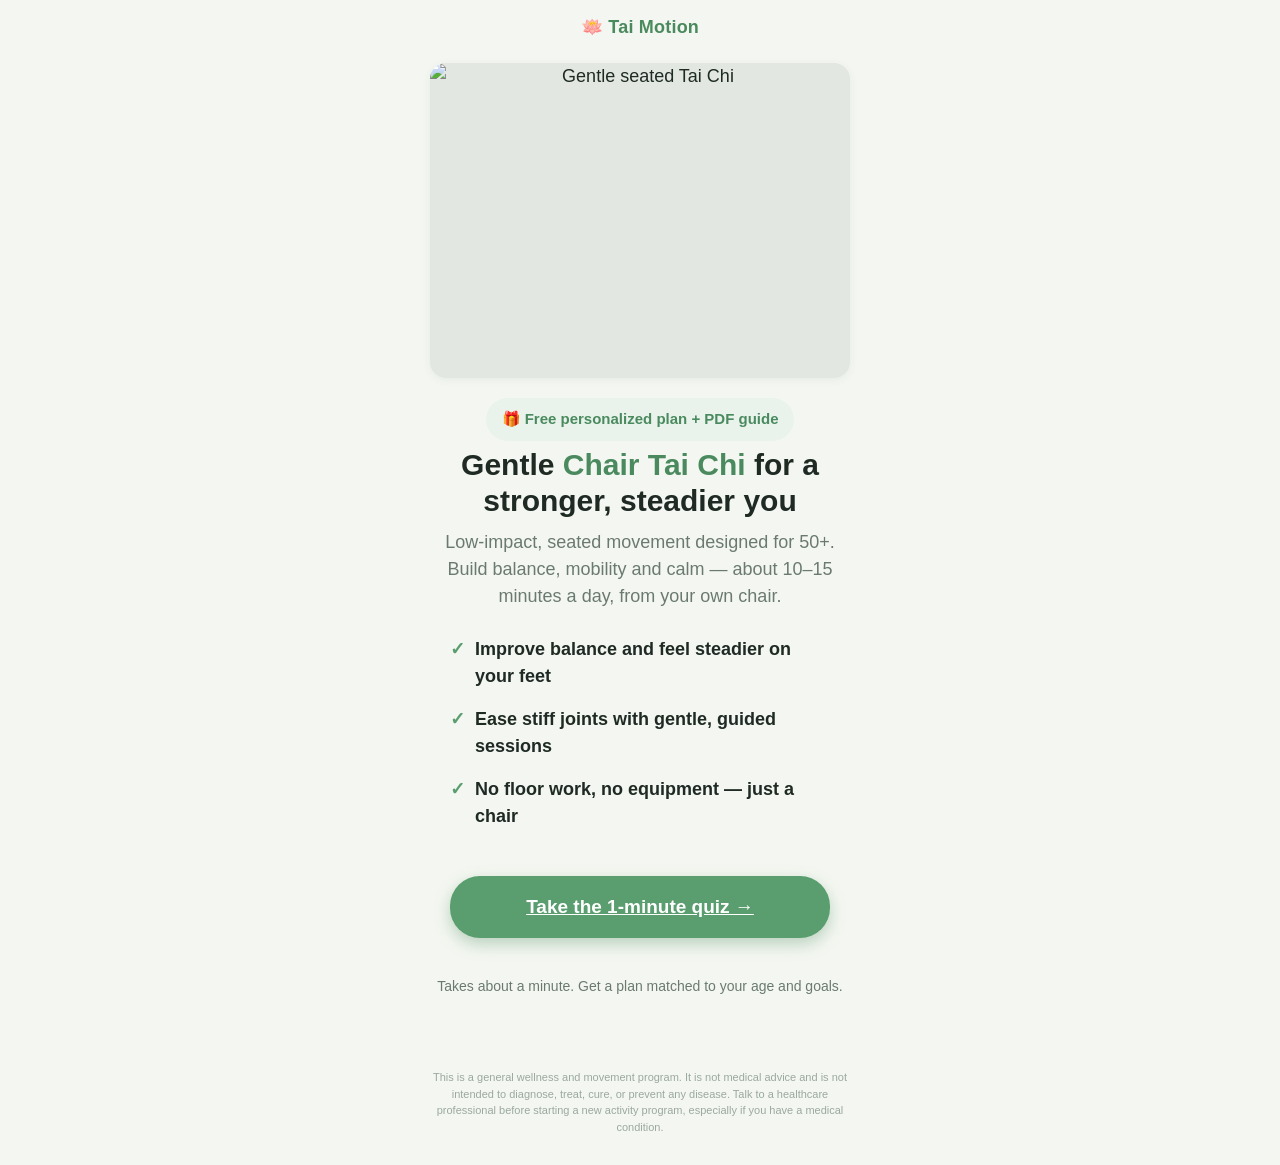
==== index.html @ 4a3ebc66 "Add prelander index; move age gate into quiz (/quiz)" ====
<!doctype html>
<html lang="en">
<head>
<meta charset="utf-8">
<meta name="viewport" content="width=device-width, initial-scale=1">
<title>Chair Tai Chi for 50+ — gentle movement that works | Tai Motion</title>
<link rel="stylesheet" href="assets/style.css">
<style>
  .pl-hero{max-width:var(--maxw);margin:0 auto;padding:8px 20px 28px;text-align:center}
  .pl-img{border-radius:var(--radius);overflow:hidden;box-shadow:var(--shadow);aspect-ratio:4/3;background:var(--line);margin:0 auto 20px;max-width:420px}
  .pl-img img{width:100%;height:100%;object-fit:cover;display:block}
  .pl-hero h1{font-size:30px;line-height:1.2;font-weight:800;margin:6px 0 10px}
  .pl-hero h1 .g{color:var(--primary-dark)}
  .pl-points{max-width:380px;margin:18px auto 0;text-align:left}
  .pl-trust{color:var(--muted);font-size:14px;margin-top:16px}
</style>
</head>
<body>
  <header class="topbar"><span class="brand" style="margin:0 auto">🪷 Tai&nbsp;Motion</span></header>

  <main class="pl-hero">
    <div class="pl-img"><img src="https://picsum.photos/seed/ctc-prelander/840/630" alt="Gentle seated Tai Chi"></div>
    <span class="pill" style="display:inline-flex;align-items:center;gap:8px;background:var(--primary-soft);color:var(--primary-dark);font-weight:700;padding:10px 16px;border-radius:30px;font-size:15px">🎁 Free personalized plan + PDF guide</span>
    <h1>Gentle <span class="g">Chair Tai Chi</span> for a stronger, steadier you</h1>
    <p class="sub" style="font-size:18px">Low-impact, seated movement designed for 50+. Build balance, mobility and calm — about 10–15 minutes a day, from your own chair.</p>

    <ul class="bullets pl-points">
      <li>Improve balance and feel steadier on your feet</li>
      <li>Ease stiff joints with gentle, guided sessions</li>
      <li>No floor work, no equipment — just a chair</li>
    </ul>

    <div class="cta-bar" style="position:static;background:none;margin-top:22px">
      <div class="cta-inner"><a class="btn" href="quiz.html">Take the 1-minute quiz →</a></div>
    </div>
    <p class="pl-trust">Takes about a minute. Get a plan matched to your age and goals.</p>
  </main>

  <p class="disclaimer">This is a general wellness and movement program. It is not medical advice and is not
    intended to diagnose, treat, cure, or prevent any disease. Talk to a healthcare professional before starting
    a new activity program, especially if you have a medical condition.</p>
</body>
</html>
---- assets/style.css ----
/* Chair Tai Chi funnel — styles. Mobile-first, senior-friendly: large text, big tap targets. */
:root{
  --bg:#f4f7f1; --card:#ffffff; --ink:#1f2a24; --muted:#6b7a70;
  --primary:#5a9e6f; --primary-dark:#4a8a5e; --primary-soft:#e9f3ec;
  --line:#e2e8e1; --accent:#ef6a6a; --radius:16px; --maxw:460px;
  --shadow:0 2px 10px rgba(40,60,45,.06);
}
*{box-sizing:border-box}
html,body{margin:0;padding:0}
body{
  font-family:-apple-system,BlinkMacSystemFont,"Segoe UI",Roboto,Helvetica,Arial,sans-serif;
  background:var(--bg); color:var(--ink); line-height:1.5;
  -webkit-font-smoothing:antialiased; font-size:18px;
}
.wrap{max-width:var(--maxw);margin:0 auto;padding:0 20px}
img{max-width:100%}

/* top bar + progress */
.topbar{display:flex;align-items:center;gap:12px;padding:14px 0;max-width:var(--maxw);margin:0 auto;padding-left:20px;padding-right:20px}
.topbar .back{border:none;background:none;font-size:22px;color:var(--muted);cursor:pointer;line-height:1;padding:4px 8px}
.topbar .brand{font-weight:700;color:var(--primary-dark);font-size:18px;letter-spacing:.2px}
.topbar .section{flex:1;text-align:center;font-size:14px;color:var(--muted);font-weight:600}
.progress{height:4px;background:var(--line);max-width:var(--maxw);margin:0 auto;border-radius:4px;overflow:hidden}
.progress > i{display:block;height:100%;background:var(--primary);width:0;transition:width .35s ease}

/* page / step */
.step{max-width:var(--maxw);margin:0 auto;padding:24px 20px 140px;animation:fade .25s ease}
@keyframes fade{from{opacity:0;transform:translateY(6px)}to{opacity:1;transform:none}}
h1.q{font-size:24px;line-height:1.3;margin:8px 0 6px;font-weight:700;text-align:center}
.sub{color:var(--muted);text-align:center;margin:0 0 18px;font-size:16px}
.statement{background:var(--primary-soft);border-radius:12px;padding:14px 16px;text-align:center;font-weight:600;margin:0 0 18px}

/* options */
.opts{display:flex;flex-direction:column;gap:12px}
.opt{display:flex;align-items:center;gap:14px;background:var(--card);border:2px solid var(--line);
  border-radius:var(--radius);padding:18px 18px;cursor:pointer;font-size:18px;font-weight:600;
  text-align:left;width:100%;transition:border-color .15s,background .15s;box-shadow:var(--shadow)}
.opt:hover{border-color:var(--primary)}
.opt.sel{border-color:var(--primary);background:var(--primary-soft)}
.opt .emoji{font-size:24px;width:30px;text-align:center;flex:none}
.opt .lab{flex:1}
.opt .check{width:24px;height:24px;border-radius:7px;border:2px solid var(--line);flex:none;display:grid;place-items:center;color:#fff;font-size:14px}
.opt.sel .check{background:var(--primary);border-color:var(--primary)}

/* card grid (e.g. goal, body type) — photo cards */
.grid{display:grid;grid-template-columns:1fr 1fr;gap:12px;max-width:420px;margin:0 auto}
.grid .opt{flex-direction:column;align-items:stretch;text-align:left;padding:0;gap:0;overflow:hidden}
.grid .opt .emoji{font-size:34px;width:auto;padding:18px 0 0;text-align:center}
.grid .opt .cimg{display:block;width:100%;aspect-ratio:1/1;background:var(--line)}
.grid .opt .cimg img{width:100%;height:100%;object-fit:cover;display:block}
.grid .opt .lab{flex:none;padding:12px 14px;font-weight:700}
.grid .opt .check{display:none}

/* multi-select photo thumbnail */
.opt .thumb{width:48px;height:48px;border-radius:10px;overflow:hidden;flex:none;background:var(--line)}
.opt .thumb img{width:100%;height:100%;object-fit:cover;display:block}

/* interstitial top photo */
.info-photo{display:block;width:100%;max-width:420px;margin:6px auto 16px;border-radius:var(--radius);overflow:hidden;
  box-shadow:var(--shadow);aspect-ratio:4/3;background:var(--line)}
.info-photo img{width:100%;height:100%;object-fit:cover;display:block}

/* like/dislike row */
.ld{display:grid;grid-template-columns:1fr 1fr 1fr;gap:12px}
.ld .opt{flex-direction:column;text-align:center;min-height:96px;gap:8px}
.ld .opt .emoji{font-size:30px;width:auto}
.ld .opt .check{display:none}
.ld-card{background:var(--card);border-radius:var(--radius);box-shadow:var(--shadow);overflow:hidden;margin-bottom:16px;
  min-height:150px;display:grid;place-items:end start;padding:16px;font-weight:700;color:#fff;
  background-image:linear-gradient(180deg,rgba(0,0,0,.05),rgba(0,0,0,.45)),var(--ld-img,linear-gradient(135deg,#9fc6ac,#5a9e6f));
  background-size:cover;background-position:center}

/* inputs */
.inputwrap{margin:6px 0 0}
.unit-toggle{display:flex;justify-content:center;gap:6px;background:var(--line);border-radius:12px;padding:4px;width:max-content;margin:0 auto 22px}
.unit-toggle button{border:none;background:none;padding:8px 18px;border-radius:9px;font-weight:600;color:var(--muted);cursor:pointer;font-size:16px}
.unit-toggle button.on{background:#fff;color:var(--ink);box-shadow:var(--shadow)}
.field{display:flex;align-items:center;border-bottom:2px solid var(--ink);max-width:300px;margin:0 auto;gap:8px}
.field input{flex:1;border:none;outline:none;font-size:30px;font-weight:700;padding:8px 0;text-align:center;background:transparent;width:100%}
.field .u{font-size:20px;font-weight:700;color:var(--muted)}
.feedback{background:var(--primary-soft);border-radius:12px;padding:14px 16px;margin:18px auto 0;max-width:360px;text-align:center;font-size:15px}
.feedback b{color:var(--primary-dark)}

/* info / interstitial */
.info-ill{font-size:64px;text-align:center;margin:10px 0 14px}
.info-body{font-size:18px;text-align:center;color:#34433b;margin:0 auto;max-width:420px}
.bullets{list-style:none;padding:0;margin:18px auto 0;max-width:380px}
.bullets li{display:flex;gap:10px;align-items:flex-start;padding:8px 0;font-weight:600}
.bullets li:before{content:"✓";color:var(--primary);font-weight:800}

/* chart (simple) */
.chartbox{background:var(--card);border-radius:var(--radius);box-shadow:var(--shadow);padding:20px;margin:8px 0 4px}
.chartbox svg{width:100%;height:auto;display:block}
.chartlabels{display:flex;justify-content:space-between;font-size:13px;color:var(--muted);margin-top:6px;font-weight:600}

/* sticky CTA */
.cta-bar{position:fixed;left:0;right:0;bottom:0;background:linear-gradient(180deg,rgba(244,247,241,0),var(--bg) 40%);
  padding:16px 20px 22px}
.cta-inner{max-width:var(--maxw);margin:0 auto}
.btn{display:block;width:100%;border:none;border-radius:30px;background:var(--primary);color:#fff;
  font-size:19px;font-weight:700;padding:17px;cursor:pointer;box-shadow:0 6px 16px rgba(74,138,94,.35)}
.btn:hover{background:var(--primary-dark)}
.btn:disabled{background:#bcd3c2;box-shadow:none;cursor:not-allowed}
.btn.secondary{background:#fff;color:var(--primary-dark);border:2px solid var(--primary)}

/* email/name */
.text-field{width:100%;max-width:380px;margin:8px auto 0;display:block;border:2px solid var(--line);border-radius:14px;
  padding:16px;font-size:18px;outline:none;text-align:center}
.text-field:focus{border-color:var(--primary)}
.consent{font-size:12px;color:var(--muted);text-align:center;margin:14px auto 0;max-width:380px}
.consent a{color:var(--muted)}

/* loader */
.loader-list{max-width:380px;margin:24px auto 0}
.loader-row{margin:0 0 16px}
.loader-row .lr-top{display:flex;justify-content:space-between;font-weight:600;font-size:15px;margin-bottom:6px}
.loader-row .bar{height:8px;background:var(--line);border-radius:6px;overflow:hidden}
.loader-row .bar > i{display:block;height:100%;width:0;background:var(--primary);transition:width .3s linear}
.testimonials{margin:26px auto 0;max-width:400px}
.testi{background:var(--card);border-radius:12px;box-shadow:var(--shadow);padding:14px 16px;margin-bottom:10px;font-size:15px}
.testi b{display:block;margin-top:6px;color:var(--muted);font-weight:600;font-size:13px}

/* goals */
.goals-bullets{max-width:400px;margin:18px auto 0}

/* hero (index) */
.hero{max-width:var(--maxw);margin:0 auto;padding:8px 20px 40px;text-align:center}
.hero .pill{display:inline-flex;align-items:center;gap:8px;background:var(--primary-soft);color:var(--primary-dark);
  font-weight:700;padding:10px 16px;border-radius:30px;font-size:15px;margin:6px 0 18px}
.hero h1{font-size:30px;line-height:1.2;margin:6px 0 4px;font-weight:800;text-transform:uppercase;letter-spacing:.5px}
.hero .age-label{color:var(--muted);font-weight:700;letter-spacing:1px;font-size:14px;margin:18px 0 14px;text-transform:uppercase}
.age-grid{display:grid;grid-template-columns:1fr 1fr;gap:12px}
.age-card{background:var(--card);border:2px solid var(--line);border-radius:var(--radius);box-shadow:var(--shadow);
  padding:18px;cursor:pointer;display:flex;flex-direction:column;align-items:center;gap:10px;font-weight:700;font-size:17px}
.age-card:hover{border-color:var(--primary)}
.age-card .av{width:74px;height:74px;border-radius:50%;background:var(--primary-soft);display:grid;place-items:center;font-size:34px}
.age-card .go{color:var(--primary)}
.legal{font-size:12px;color:var(--muted);text-align:center;margin:24px auto 0;max-width:420px}
.legal a{color:var(--muted)}
.disclaimer{font-size:11px;color:#9aa89f;text-align:center;margin:30px auto;max-width:460px;padding:0 20px}

/* checkout */
.co-section{max-width:var(--maxw);margin:0 auto;padding:0 20px}
.timer{background:#fff5f5;color:var(--accent);font-weight:700;text-align:center;padding:10px;border-radius:10px;margin:14px 0}
.summary-card{background:var(--card);border-radius:var(--radius);box-shadow:var(--shadow);padding:18px;margin:14px 0}
.ba{display:grid;grid-template-columns:1fr 1fr;gap:14px;text-align:center}
.ba .col h4{margin:0 0 8px;font-size:13px;letter-spacing:1px;color:var(--muted)}
.metric{font-weight:700;margin:4px 0}
.plan{display:flex;align-items:center;gap:14px;border:2px solid var(--line);border-radius:var(--radius);
  padding:16px;margin:10px 0;cursor:pointer;background:#fff;box-shadow:var(--shadow);position:relative}
.plan.sel{border-color:var(--primary);background:var(--primary-soft)}
.plan .radio{width:22px;height:22px;border-radius:50%;border:2px solid var(--line);flex:none}
.plan.sel .radio{border-color:var(--primary);background:radial-gradient(circle at center,#fff 0 4px,var(--primary) 5px)}
.plan .pn{flex:1}
.plan .pn .name{font-weight:700}
.plan .pn .old{color:var(--muted);text-decoration:line-through;font-size:14px;margin-right:6px}
.plan .perday{text-align:right;font-weight:800}
.plan .perday small{display:block;color:var(--muted);font-weight:600;font-size:12px}
.popular{position:absolute;top:-11px;left:16px;background:#f0913a;color:#fff;font-size:12px;font-weight:700;padding:3px 10px;border-radius:20px}
.guarantee{text-align:center;color:var(--primary-dark);font-weight:700;margin:14px 0;text-decoration:underline}
.review{background:var(--card);border-radius:12px;box-shadow:var(--shadow);padding:14px 16px;margin:10px 0;font-size:15px}
.review b{display:block;margin-top:6px;color:var(--muted);font-weight:600;font-size:13px}
.note{font-size:12px;color:var(--muted);margin:16px 0}

/* ===== Post-paywall: payment, upsells, thank-you ===== */
.steps{display:flex;align-items:center;justify-content:center;gap:6px;max-width:var(--maxw);margin:0 auto;padding:14px 20px 6px}
.steps .st{display:flex;flex-direction:column;align-items:center;gap:6px;flex:none}
.steps .st .lbl{font-size:12px;color:var(--muted);font-weight:600}
.steps .st.active .lbl{color:var(--ink)}
.steps .st .dot{width:26px;height:26px;border-radius:50%;display:grid;place-items:center;font-size:13px;font-weight:700;background:#e7d6db;color:#fff}
.steps .st.active .dot{background:var(--accent)}
.steps .st.done .dot{background:var(--primary)}
.steps .bar2{height:2px;width:64px;background:#e2dada;margin-bottom:18px}
.steps .bar2.done{background:var(--accent)}

.offer-head{text-align:center;font-size:22px;font-weight:800;line-height:1.3;margin:18px auto 18px;max-width:var(--maxw);padding:0 20px}
.offer-head .hl{color:var(--accent)}
.offer-head .hl-green{color:var(--primary-dark)}

/* offer / bump card */
.offer-card{background:var(--card);border-radius:var(--radius);box-shadow:var(--shadow);padding:20px;max-width:var(--maxw);margin:0 auto}
.offer-line{display:flex;align-items:center;gap:14px;padding:11px 0;font-size:16px;font-weight:600}
.offer-line .ic{width:34px;height:34px;border-radius:50%;background:var(--primary-soft);display:grid;place-items:center;flex:none;font-size:16px}
.offer-line.have .ic{background:var(--primary);color:#fff}
.offer-foot{border-top:1px solid var(--line);margin-top:8px;padding-top:16px;display:flex;align-items:center;justify-content:space-between}
.offer-foot .ttl{font-weight:800}.offer-foot .ttl small{display:block;color:var(--muted);font-weight:600;font-size:12px}
.price-tag{display:flex;align-items:center;gap:8px;font-weight:800}
.price-tag .pill-disc{background:var(--accent);color:#fff;font-size:13px;font-weight:700;padding:2px 8px;border-radius:20px}
.price-tag .old{color:var(--muted);text-decoration:line-through;font-weight:600}
.decline{display:block;text-align:center;margin:18px auto;color:var(--ink);text-decoration:underline;cursor:pointer;font-weight:600;background:none;border:none;font-size:16px;width:100%}
.fineprint{font-size:12px;color:var(--muted);max-width:var(--maxw);margin:14px auto;padding:0 20px;text-align:left}
.benefits{max-width:var(--maxw);margin:16px auto;padding:0 24px}
.benefits li{padding:6px 0;color:#34433b}

/* selectable guide rows */
.guide{display:flex;align-items:center;gap:14px;background:var(--card);border:2px solid var(--line);border-radius:var(--radius);
  padding:16px;margin:10px auto;max-width:var(--maxw);box-shadow:var(--shadow);cursor:pointer;position:relative}
.guide.sel{border-color:var(--primary);background:var(--primary-soft)}
.guide .ic{width:48px;height:48px;border-radius:12px;background:var(--primary-soft);display:grid;place-items:center;font-size:24px;flex:none}
.guide .gtext{flex:1}.guide .gtext .gt{font-weight:700}.guide .gtext .gd{font-size:14px;color:var(--muted)}
.guide .gprice{font-weight:700;white-space:nowrap}.guide .gprice .old{color:var(--muted);text-decoration:line-through;font-size:13px;margin-right:4px}
.tag-rec{position:absolute;top:-11px;right:14px;background:var(--primary);color:#fff;font-size:11px;font-weight:700;padding:3px 10px;border-radius:20px}
.tag-off{background:#ffe3e3;color:var(--accent);font-size:12px;font-weight:700;padding:2px 7px;border-radius:14px;margin-left:6px}

/* modal */
.overlay{position:fixed;inset:0;background:rgba(20,25,22,.55);display:grid;place-items:center;padding:24px;z-index:50}
.modal-card{background:#fff;border-radius:20px;max-width:380px;width:100%;padding:26px 22px;text-align:center;box-shadow:0 20px 50px rgba(0,0,0,.3)}
.modal-card .badge{width:54px;height:54px;border-radius:50%;background:#d9b3c4;color:#fff;display:grid;place-items:center;font-size:24px;margin:-50px auto 12px}
.modal-card h3{font-size:22px;margin:6px 0 10px;color:#1a2336}
.modal-card p{color:var(--muted);margin:0 0 18px}

/* VIP */
.vip-card{background:var(--card);border-radius:var(--radius);box-shadow:var(--shadow);padding:20px;max-width:var(--maxw);margin:0 auto}
.vip-line{display:flex;align-items:center;gap:14px;padding:11px 0;font-weight:600}
.vip-line .ic{width:36px;height:36px;border-radius:50%;background:#1f2a24;color:#f5c451;display:grid;place-items:center;flex:none}
.seats{display:flex;align-items:center;justify-content:center;gap:10px;margin:6px auto 14px}
.seats .s1{background:#f6d44a;color:#1f2a24;font-weight:700;border-radius:20px;padding:6px 12px;font-size:14px}
.seats .s1 b{background:var(--accent);color:#fff;border-radius:12px;padding:1px 7px;margin:0 2px}
.seats .s2{background:#1f2a24;color:#fff;border-radius:8px;padding:6px 10px;font-weight:700;font-size:14px}
.btn.gold{background:#f6c945;color:#1f2a24;box-shadow:0 6px 16px rgba(214,180,60,.4)}
.btn.gold:hover{background:#eebf36}
.skip{position:absolute;right:20px;top:16px;font-weight:700;color:var(--muted);text-decoration:none;cursor:pointer}

/* payment (test) */
.test-banner{background:#fff7e6;border:1px solid #f0d9a8;color:#8a6d2f;font-size:13px;text-align:center;padding:10px;border-radius:10px;max-width:var(--maxw);margin:12px auto;font-weight:600}
.pay-card{background:var(--card);border-radius:var(--radius);box-shadow:var(--shadow);padding:20px;max-width:var(--maxw);margin:14px auto}
.pay-card label{display:block;font-size:13px;font-weight:700;color:var(--muted);margin:12px 0 6px}
.pay-card input{width:100%;border:2px solid var(--line);border-radius:10px;padding:13px;font-size:16px;outline:none}
.pay-card input:focus{border-color:var(--primary)}
.pay-row{display:flex;gap:12px}.pay-row>div{flex:1}
.order-row{display:flex;justify-content:space-between;padding:8px 0;font-size:15px}
.order-row.tot{border-top:1px solid var(--line);margin-top:6px;padding-top:12px;font-weight:800}
.spinner{width:42px;height:42px;border:4px solid var(--line);border-top-color:var(--primary);border-radius:50%;margin:30px auto;animation:spin 1s linear infinite}
@keyframes spin{to{transform:rotate(360deg)}}

/* thank-you + app shell */
.thanks{max-width:var(--maxw);margin:0 auto;padding:30px 20px;text-align:center}
.thanks .tick{width:60px;height:60px;border-radius:50%;background:var(--primary);color:#fff;display:grid;place-items:center;font-size:28px;margin:6px auto 14px}
.app-shell{max-width:var(--maxw);margin:0 auto;padding:24px 20px}
.app-empty{background:var(--card);border-radius:var(--radius);box-shadow:var(--shadow);padding:40px 22px;text-align:center;color:var(--muted)}
.app-empty .big{font-size:46px;margin-bottom:10px}
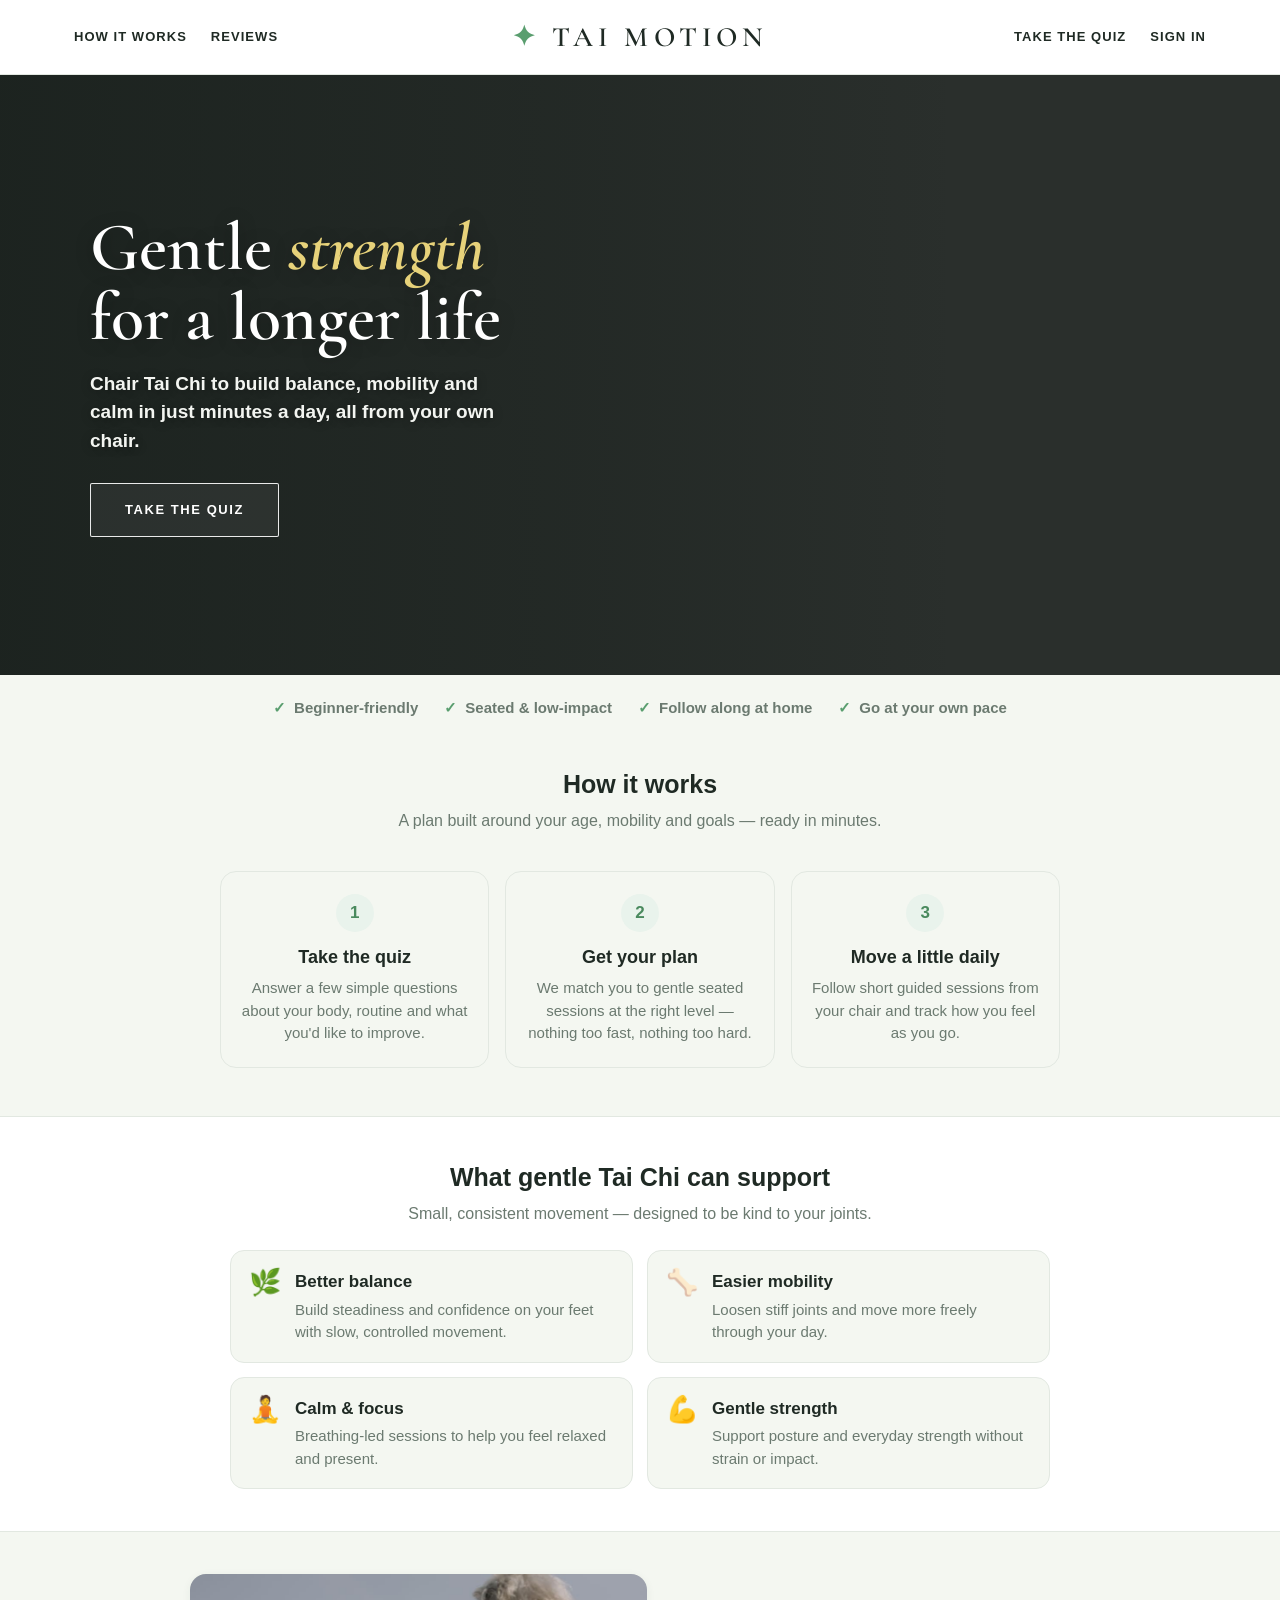
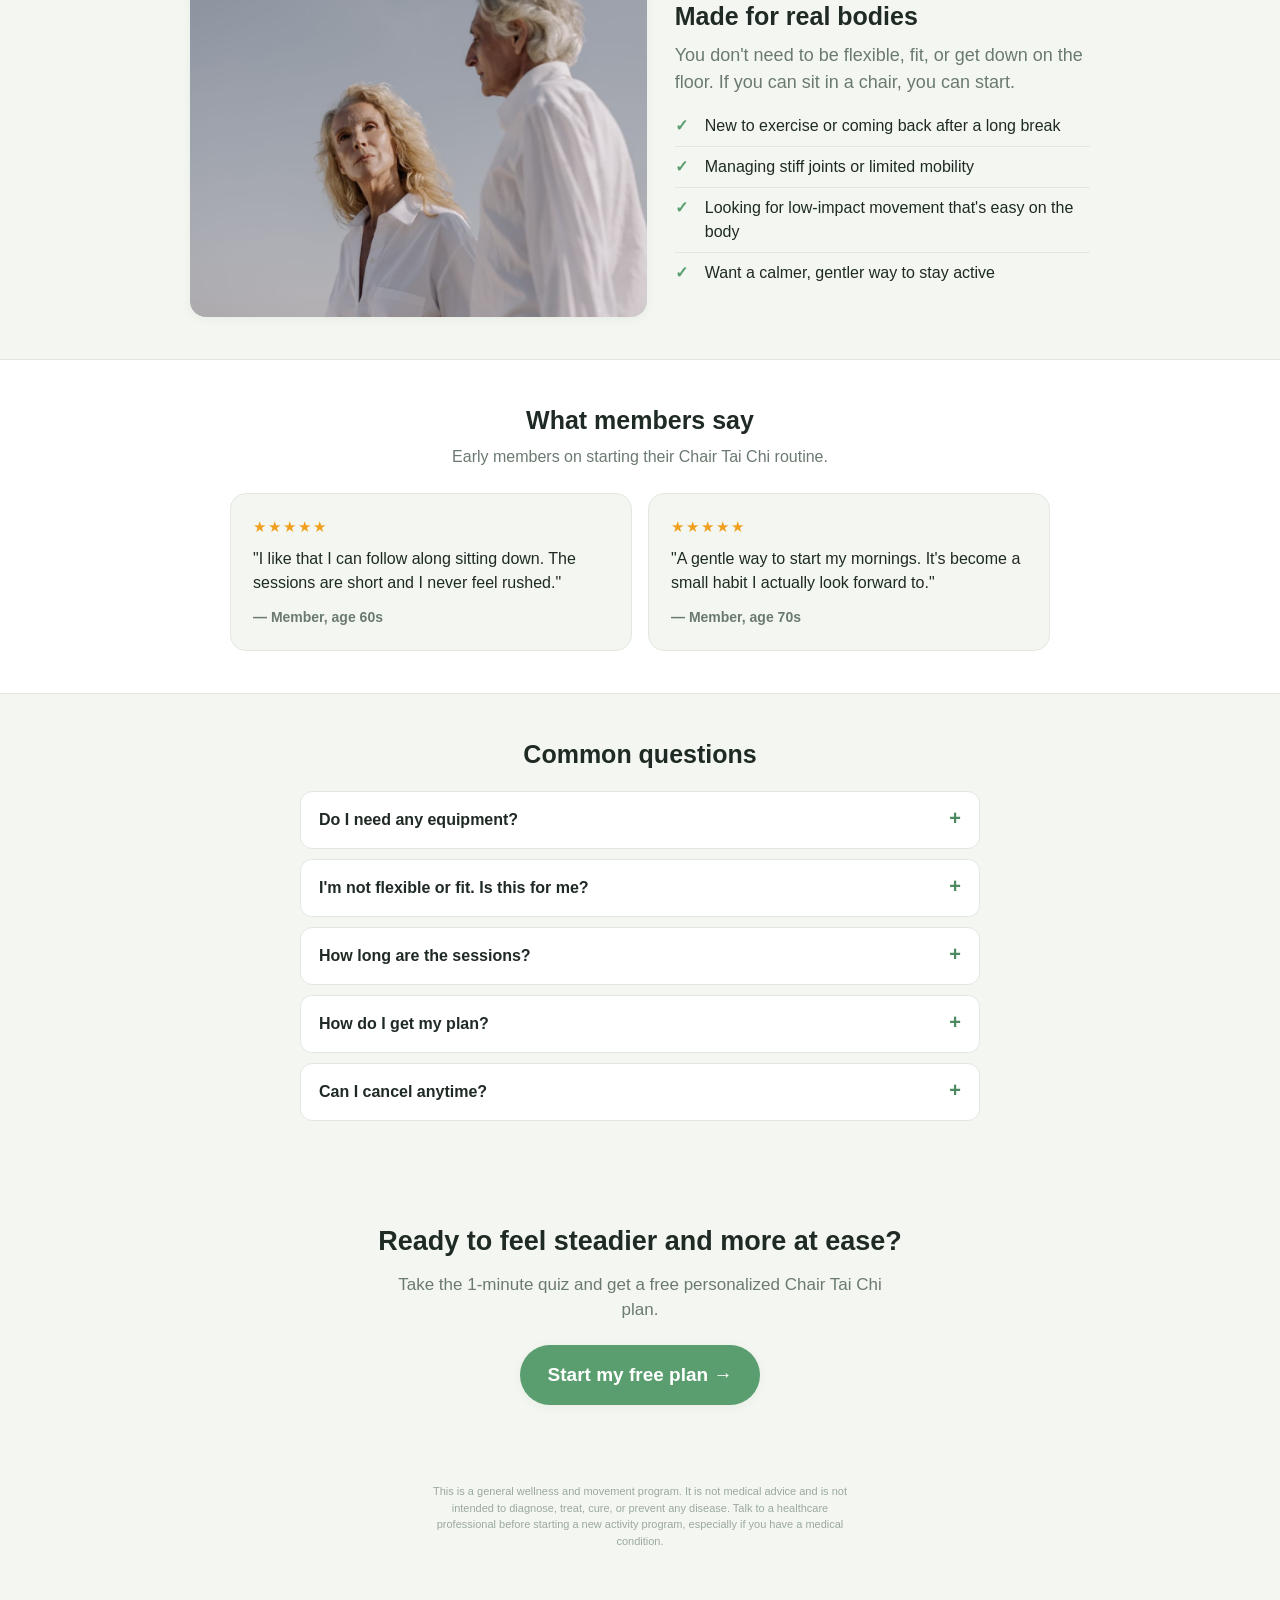
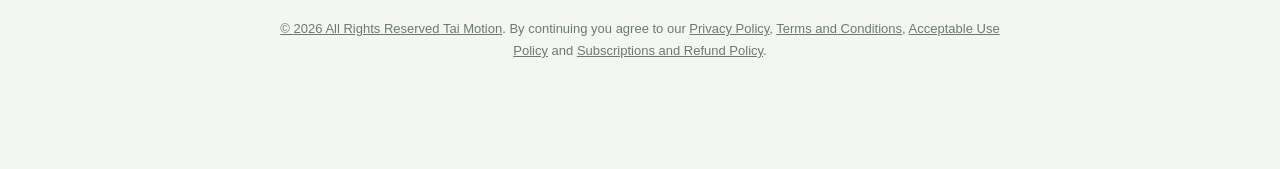
==== commit 48027326: "Index: CTA 'Take the Quiz' (not 'free'), remove age/50+ copy (age-agnostic), forwho uses bodies_2b i" ====
--- a/index.html
+++ b/index.html
@@ -3,41 +3,294 @@
 <head>
 <meta charset="utf-8">
 <meta name="viewport" content="width=device-width, initial-scale=1">
-<title>Chair Tai Chi for 50+ — gentle movement that works | Tai Motion</title>
+<title>Chair Tai Chi — gentle movement that works | Tai Motion</title>
 <link rel="stylesheet" href="assets/style.css">
+<link rel="preconnect" href="https://fonts.googleapis.com">
+<link rel="preconnect" href="https://fonts.gstatic.com" crossorigin>
+<link href="https://fonts.googleapis.com/css2?family=Cormorant+Garamond:ital,wght@0,500;0,600;1,500;1,600&display=swap" rel="stylesheet">
 <style>
-  .pl-hero{max-width:var(--maxw);margin:0 auto;padding:8px 20px 28px;text-align:center}
-  .pl-img{border-radius:var(--radius);overflow:hidden;box-shadow:var(--shadow);aspect-ratio:4/3;background:var(--line);margin:0 auto 20px;max-width:420px}
-  .pl-img img{width:100%;height:100%;object-fit:cover;display:block}
-  .pl-hero h1{font-size:30px;line-height:1.2;font-weight:800;margin:6px 0 10px}
-  .pl-hero h1 .g{color:var(--primary-dark)}
-  .pl-points{max-width:380px;margin:18px auto 0;text-align:left}
-  .pl-trust{color:var(--muted);font-size:14px;margin-top:16px}
+  :root{ --maxw-page:1180px; --serif:"Cormorant Garamond",Georgia,"Times New Roman",serif; }
+  body{padding-bottom:84px}
+
+  /* NAORI-style nav: links left, centered serif logo, actions right */
+  .nav{position:sticky;top:0;z-index:40;background:#fff;border-bottom:1px solid var(--line)}
+  .nav-in{max-width:var(--maxw-page);margin:0 auto;display:grid;grid-template-columns:1fr auto 1fr;align-items:center;padding:16px 24px;gap:12px}
+  .nav-left,.nav-right{display:flex;align-items:center;gap:24px}
+  .nav-right{justify-self:end}
+  .nav a.lnk{color:var(--ink);text-decoration:none;font-size:13px;letter-spacing:.08em;text-transform:uppercase;font-weight:600}
+  .nav a.lnk:hover{color:var(--primary-dark)}
+  .nav .burger{display:none;border:none;background:none;font-size:20px;cursor:pointer;line-height:1;color:var(--ink)}
+  .brand{justify-self:center;font-family:var(--serif);font-size:28px;letter-spacing:.18em;font-weight:600;color:var(--ink);text-decoration:none;white-space:nowrap}
+  .brand .mk{color:var(--primary)}
+  .sec{max-width:var(--maxw-page);margin:0 auto;padding:0 20px}
+  .btn-lg{display:inline-flex;align-items:center;justify-content:center;gap:8px;background:var(--primary);color:#fff;font-weight:800;
+    font-size:19px;padding:16px 28px;border-radius:30px;text-decoration:none;box-shadow:var(--shadow);border:none;cursor:pointer;
+    transition:transform .08s ease, background .2s}
+  .btn-lg:hover{background:var(--primary-dark)}
+  .btn-lg:active{transform:translateY(1px)}
+
+  /* hero — full-width background image with overlaid text + button */
+  .hero-img{position:relative;min-height:600px;display:flex;align-items:center;
+    background:#2a2f2c url(assets/bg_1.jpg) center 30%/cover no-repeat}
+  .hero-img::before{content:"";position:absolute;inset:0;
+    background:linear-gradient(90deg,rgba(20,28,24,.62) 0%,rgba(20,28,24,.30) 45%,rgba(20,28,24,0) 75%)}
+  .hero-inner{position:relative;max-width:var(--maxw-page);margin:0 auto;padding:0 40px;width:100%}
+  .hero-inner h1{font-family:var(--serif);color:#fff;font-size:68px;line-height:1.02;font-weight:600;margin:0 0 18px;max-width:620px;
+    text-shadow:0 2px 18px rgba(0,0,0,.25)}
+  .hero-inner h1 .accent{color:#e7d27a;font-style:italic}
+  .hero-inner .lead{color:#f3f5f1;font-size:19px;line-height:1.5;font-weight:600;max-width:430px;margin:0 0 28px;text-shadow:0 1px 10px rgba(0,0,0,.35)}
+  .hero-btn{display:inline-block;border:1.5px solid rgba(255,255,255,.9);color:#fff;background:rgba(255,255,255,.06);
+    text-decoration:none;font-size:13px;letter-spacing:.12em;text-transform:uppercase;font-weight:700;padding:16px 34px;border-radius:2px;
+    transition:background .2s,color .2s}
+  .hero-btn:hover{background:#fff;color:var(--ink)}
+
+  /* trust strip */
+  .trust{display:flex;flex-wrap:wrap;justify-content:center;gap:10px 26px;padding:22px 20px 4px;color:var(--muted);font-size:15px;font-weight:600}
+  .trust span{display:inline-flex;align-items:center;gap:8px}
+  .trust .ic{color:var(--primary)}
+
+  /* generic section heading */
+  .h2{font-size:25px;font-weight:800;text-align:center;margin:0 0 6px}
+  .h2-sub{color:var(--muted);text-align:center;max-width:560px;margin:0 auto 24px;font-size:16px}
+  .block{padding:42px 0}
+  .block.alt{background:var(--card);border-top:1px solid var(--line);border-bottom:1px solid var(--line)}
+
+  /* steps */
+  .steps{display:grid;grid-template-columns:repeat(3,1fr);gap:16px;max-width:880px;margin:0 auto}
+  .step-c{background:var(--bg);border:1px solid var(--line);border-radius:var(--radius);padding:22px 20px;text-align:center}
+  .block.alt .step-c{background:var(--bg)}
+  .step-c .n{width:38px;height:38px;border-radius:50%;background:var(--primary-soft);color:var(--primary-dark);
+    font-weight:800;display:grid;place-items:center;margin:0 auto 12px;font-size:17px}
+  .step-c h3{margin:0 0 6px;font-size:18px}
+  .step-c p{margin:0;color:var(--muted);font-size:15px}
+
+  /* benefits */
+  .benes{display:grid;grid-template-columns:repeat(2,1fr);gap:14px;max-width:820px;margin:0 auto}
+  .bene{display:flex;gap:14px;align-items:flex-start;background:var(--card);border:1px solid var(--line);border-radius:14px;padding:18px}
+  .block.alt .bene{background:var(--bg)}
+  .bene .ic{font-size:26px;line-height:1;flex:none}
+  .bene h3{margin:0 0 4px;font-size:17px}
+  .bene p{margin:0;color:var(--muted);font-size:15px}
+
+  /* who it's for */
+  .forwho{display:grid;grid-template-columns:1.1fr 1fr;gap:28px;align-items:center;max-width:900px;margin:0 auto}
+  .forwho img{width:100%;border-radius:var(--radius);box-shadow:var(--shadow);display:block;aspect-ratio:4/3;object-fit:cover;background:var(--line)}
+  .forwho ul{margin:10px 0 0;padding:0;list-style:none}
+  .forwho li{position:relative;padding:8px 0 8px 30px;border-bottom:1px solid var(--line);font-size:16px}
+  .forwho li:last-child{border-bottom:none}
+  .forwho li::before{content:"✓";position:absolute;left:0;top:8px;color:var(--primary);font-weight:800}
+
+  /* quotes */
+  .quotes{display:grid;grid-template-columns:repeat(2,1fr);gap:16px;max-width:820px;margin:0 auto}
+  .quote{background:var(--card);border:1px solid var(--line);border-radius:var(--radius);padding:22px}
+  .block.alt .quote{background:var(--bg)}
+  .quote .stars{color:#f0a020;font-size:15px;letter-spacing:2px;margin-bottom:8px}
+  .quote p{margin:0 0 12px;font-size:16px}
+  .quote .who{color:var(--muted);font-size:14px;font-weight:600}
+
+  /* faq */
+  .faq{max-width:680px;margin:0 auto}
+  .faq details{background:var(--card);border:1px solid var(--line);border-radius:12px;padding:0 18px;margin-bottom:10px}
+  .block.alt .faq details{background:var(--bg)}
+  .faq summary{cursor:pointer;list-style:none;padding:16px 0;font-weight:700;font-size:16px;display:flex;justify-content:space-between;gap:12px}
+  .faq summary::-webkit-details-marker{display:none}
+  .faq summary::after{content:"+";color:var(--primary-dark);font-weight:800;font-size:20px;line-height:1}
+  .faq details[open] summary::after{content:"–"}
+  .faq p{margin:0 0 16px;color:var(--muted);font-size:15px}
+
+  /* final cta */
+  .final{text-align:center;padding:48px 20px}
+  .final h2{font-size:27px;font-weight:800;margin:0 auto 10px;max-width:560px}
+  .final p{color:var(--muted);max-width:520px;margin:0 auto 22px;font-size:17px}
+
+  /* sticky mobile CTA */
+  .sticky-cta{position:fixed;left:0;right:0;bottom:0;z-index:50;background:var(--card);border-top:1px solid var(--line);
+    padding:12px 16px env(safe-area-inset-bottom);display:none}
+  .sticky-cta .btn-lg{width:100%;max-width:var(--maxw);margin:0 auto;display:flex}
+
+  footer.site{max-width:760px;margin:0 auto;padding:26px 20px 10px;color:var(--muted);font-size:13px;text-align:center;line-height:1.7}
+  footer.site a{color:var(--muted);text-decoration:underline}
+  footer.site a:hover{color:var(--primary-dark)}
+
+  @media (max-width:860px){
+    .nav-left .lnk{display:none}
+    .nav .burger{display:inline-block}
+    .nav-in{grid-template-columns:auto 1fr auto;padding:14px 18px}
+    .brand{font-size:22px;letter-spacing:.14em}
+    .nav-right .lnk:not(:last-child){display:none}
+    .hero-img{min-height:480px;background-position:center 25%}
+    .hero-inner{padding:0 24px}
+    .hero-inner h1{font-size:44px}
+    .hero-inner .lead{font-size:17px}
+    /* mobile dropdown menu */
+    .nav.open .mobile-menu{display:flex}
+    .mobile-menu{display:none;grid-column:1/-1;flex-direction:column;gap:14px;padding:14px 4px 4px}
+    .mobile-menu a{color:var(--ink);text-decoration:none;font-size:14px;letter-spacing:.06em;text-transform:uppercase;font-weight:600}
+  }
+  @media (min-width:861px){ .mobile-menu{display:none} }
+  @media (max-width:720px){
+    .hero-inner h1{font-size:38px}
+    .steps{grid-template-columns:1fr}
+    .benes{grid-template-columns:1fr}
+    .forwho{grid-template-columns:1fr}
+    .quotes{grid-template-columns:1fr}
+    .sticky-cta{display:block}
+  }
 </style>
 </head>
 <body>
-  <header class="topbar"><span class="brand" style="margin:0 auto">🪷 Tai&nbsp;Motion</span></header>
-
-  <main class="pl-hero">
-    <div class="pl-img"><img src="https://picsum.photos/seed/ctc-prelander/840/630" alt="Gentle seated Tai Chi"></div>
-    <span class="pill" style="display:inline-flex;align-items:center;gap:8px;background:var(--primary-soft);color:var(--primary-dark);font-weight:700;padding:10px 16px;border-radius:30px;font-size:15px">🎁 Free personalized plan + PDF guide</span>
-    <h1>Gentle <span class="g">Chair Tai Chi</span> for a stronger, steadier you</h1>
-    <p class="sub" style="font-size:18px">Low-impact, seated movement designed for 50+. Build balance, mobility and calm — about 10–15 minutes a day, from your own chair.</p>
-
-    <ul class="bullets pl-points">
-      <li>Improve balance and feel steadier on your feet</li>
-      <li>Ease stiff joints with gentle, guided sessions</li>
-      <li>No floor work, no equipment — just a chair</li>
-    </ul>
-
-    <div class="cta-bar" style="position:static;background:none;margin-top:22px">
-      <div class="cta-inner"><a class="btn" href="quiz.html">Take the 1-minute quiz →</a></div>
-    </div>
-    <p class="pl-trust">Takes about a minute. Get a plan matched to your age and goals.</p>
-  </main>
+  <nav class="nav">
+    <div class="nav-in">
+      <div class="nav-left">
+        <button class="burger" id="burger" aria-label="Menu">☰</button>
+        <a class="lnk" href="#how">How It Works</a>
+        <a class="lnk" href="#stories">Reviews</a>
+      </div>
+      <a class="brand" href="index.html"><span class="mk">✦</span> TAI&nbsp;MOTION</a>
+      <div class="nav-right">
+        <a class="lnk" href="quiz.html?start=1">Take the Quiz</a>
+        <a class="lnk" href="https://app.taimotion.com/">Sign in</a>
+      </div>
+      <div class="mobile-menu">
+        <a href="#how">How It Works</a>
+        <a href="#stories">Reviews</a>
+        <a href="quiz.html?start=1">Take the Quiz</a>
+        <a href="https://app.taimotion.com/">Sign in</a>
+      </div>
+    </div>
+  </nav>
+
+  <!-- HERO — full-width image with overlaid text -->
+  <section class="hero-img">
+    <div class="hero-inner">
+      <h1>Gentle <span class="accent">strength</span><br>for a longer life</h1>
+      <p class="lead">Chair Tai Chi to build balance, mobility and calm in just minutes a day,
+        all from your own chair.</p>
+      <a class="hero-btn" href="quiz.html?start=1">Take the Quiz</a>
+    </div>
+  </section>
+
+  <!-- TRUST -->
+  <div class="trust sec">
+    <span><span class="ic">✓</span> Beginner-friendly</span>
+    <span><span class="ic">✓</span> Seated &amp; low-impact</span>
+    <span><span class="ic">✓</span> Follow along at home</span>
+    <span><span class="ic">✓</span> Go at your own pace</span>
+  </div>
+
+  <!-- HOW IT WORKS -->
+  <section class="block" id="how">
+    <div class="sec">
+      <h2 class="h2">How it works</h2>
+      <p class="h2-sub">A plan built around your age, mobility and goals — ready in minutes.</p>
+      <div class="steps">
+        <div class="step-c"><div class="n">1</div><h3>Take the quiz</h3>
+          <p>Answer a few simple questions about your body, routine and what you'd like to improve.</p></div>
+        <div class="step-c"><div class="n">2</div><h3>Get your plan</h3>
+          <p>We match you to gentle seated sessions at the right level — nothing too fast, nothing too hard.</p></div>
+        <div class="step-c"><div class="n">3</div><h3>Move a little daily</h3>
+          <p>Follow short guided sessions from your chair and track how you feel as you go.</p></div>
+      </div>
+    </div>
+  </section>
+
+  <!-- BENEFITS -->
+  <section class="block alt">
+    <div class="sec">
+      <h2 class="h2">What gentle Tai Chi can support</h2>
+      <p class="h2-sub">Small, consistent movement — designed to be kind to your joints.</p>
+      <div class="benes">
+        <div class="bene"><span class="ic">🌿</span><div><h3>Better balance</h3><p>Build steadiness and confidence on your feet with slow, controlled movement.</p></div></div>
+        <div class="bene"><span class="ic">🦴</span><div><h3>Easier mobility</h3><p>Loosen stiff joints and move more freely through your day.</p></div></div>
+        <div class="bene"><span class="ic">🧘</span><div><h3>Calm &amp; focus</h3><p>Breathing-led sessions to help you feel relaxed and present.</p></div></div>
+        <div class="bene"><span class="ic">💪</span><div><h3>Gentle strength</h3><p>Support posture and everyday strength without strain or impact.</p></div></div>
+      </div>
+    </div>
+  </section>
+
+  <!-- WHO IT'S FOR -->
+  <section class="block">
+    <div class="sec">
+      <div class="forwho">
+        <img src="assets/bodies_2b.jpg" alt="Gentle movement">
+        <div>
+          <h2 class="h2" style="text-align:left">Made for real bodies</h2>
+          <p style="color:var(--muted);margin:0">You don't need to be flexible, fit, or get down on the floor. If you can sit in a chair, you can start.</p>
+          <ul>
+            <li>New to exercise or coming back after a long break</li>
+            <li>Managing stiff joints or limited mobility</li>
+            <li>Looking for low-impact movement that's easy on the body</li>
+            <li>Want a calmer, gentler way to stay active</li>
+          </ul>
+        </div>
+      </div>
+    </div>
+  </section>
+
+  <!-- QUOTES -->
+  <section class="block alt" id="stories">
+    <div class="sec">
+      <h2 class="h2">What members say</h2>
+      <p class="h2-sub">Early members on starting their Chair Tai Chi routine.</p>
+      <div class="quotes">
+        <div class="quote">
+          <div class="stars">★★★★★</div>
+          <p>"I like that I can follow along sitting down. The sessions are short and I never feel rushed."</p>
+          <div class="who">— Member, age 60s</div>
+        </div>
+        <div class="quote">
+          <div class="stars">★★★★★</div>
+          <p>"A gentle way to start my mornings. It's become a small habit I actually look forward to."</p>
+          <div class="who">— Member, age 70s</div>
+        </div>
+      </div>
+    </div>
+  </section>
+
+  <!-- FAQ -->
+  <section class="block">
+    <div class="sec">
+      <h2 class="h2">Common questions</h2>
+      <div class="faq" style="margin-top:18px">
+        <details><summary>Do I need any equipment?</summary><p>No. All you need is a sturdy chair and a little space. There's no floor work and nothing to buy.</p></details>
+        <details><summary>I'm not flexible or fit. Is this for me?</summary><p>Yes — that's exactly who it's built for. Sessions start gentle and you move entirely at your own pace.</p></details>
+        <details><summary>How long are the sessions?</summary><p>Most are around 10–15 minutes, so they're easy to fit into your day.</p></details>
+        <details><summary>How do I get my plan?</summary><p>Take the short quiz and we'll match you to a starting plan based on your age, mobility and goals.</p></details>
+        <details><summary>Can I cancel anytime?</summary><p>Yes. You can manage or cancel your membership at any time from your account.</p></details>
+      </div>
+    </div>
+  </section>
+
+  <!-- FINAL CTA -->
+  <section class="final">
+    <h2>Ready to feel steadier and more at ease?</h2>
+    <p>Take the 1-minute quiz and get a free personalized Chair Tai Chi plan.</p>
+    <a class="btn-lg" href="quiz.html?start=1">Start my free plan →</a>
+  </section>
 
   <p class="disclaimer">This is a general wellness and movement program. It is not medical advice and is not
     intended to diagnose, treat, cure, or prevent any disease. Talk to a healthcare professional before starting
     a new activity program, especially if you have a medical condition.</p>
+
+  <footer class="site">
+    <p><a href="index.html">© <span id="yr"></span> All Rights Reserved Tai Motion</a>.
+    By continuing you agree to our <a href="https://stuffsosweet.com/privacy-policy.html">Privacy Policy</a>,
+    <a href="https://stuffsosweet.com/terms-of-services.html">Terms and Conditions</a>,
+    <a href="https://stuffsosweet.com/acceptable-use-policy.html">Acceptable Use Policy</a> and
+    <a href="https://stuffsosweet.com/refund-policy.html">Subscriptions and Refund Policy</a>.</p>
+  </footer>
+
+  <!-- sticky CTA (mobile) -->
+  <div class="sticky-cta"><a class="btn-lg" href="quiz.html?start=1">Take the 1-minute quiz →</a></div>
+
+  <script>
+    document.getElementById("yr").textContent = new Date().getFullYear();
+    (function(){
+      var nav=document.querySelector(".nav"), b=document.getElementById("burger");
+      if(b) b.onclick=function(){ nav.classList.toggle("open"); };
+      document.querySelectorAll(".mobile-menu a").forEach(function(a){ a.onclick=function(){ nav.classList.remove("open"); }; });
+    })();
+  </script>
+  <script src="assets/testbar.js?v=1"></script>
 </body>
 </html>
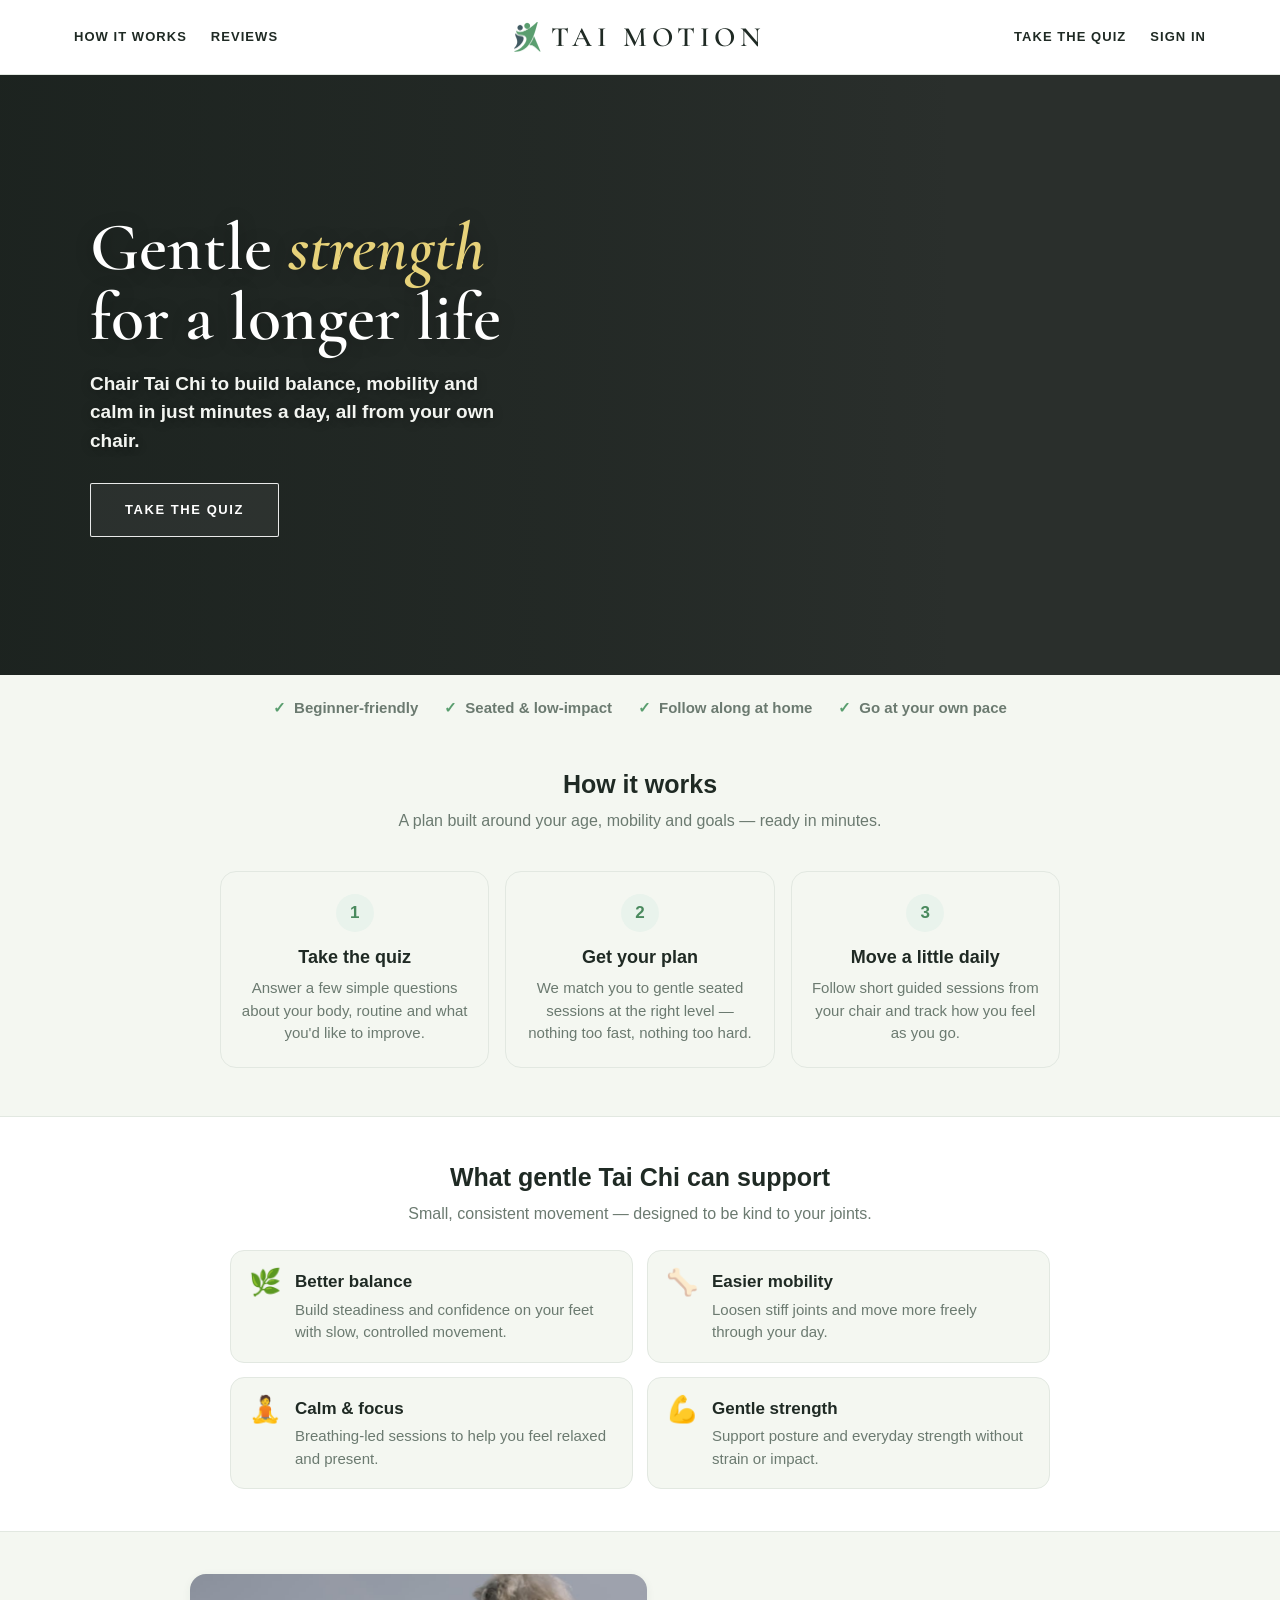
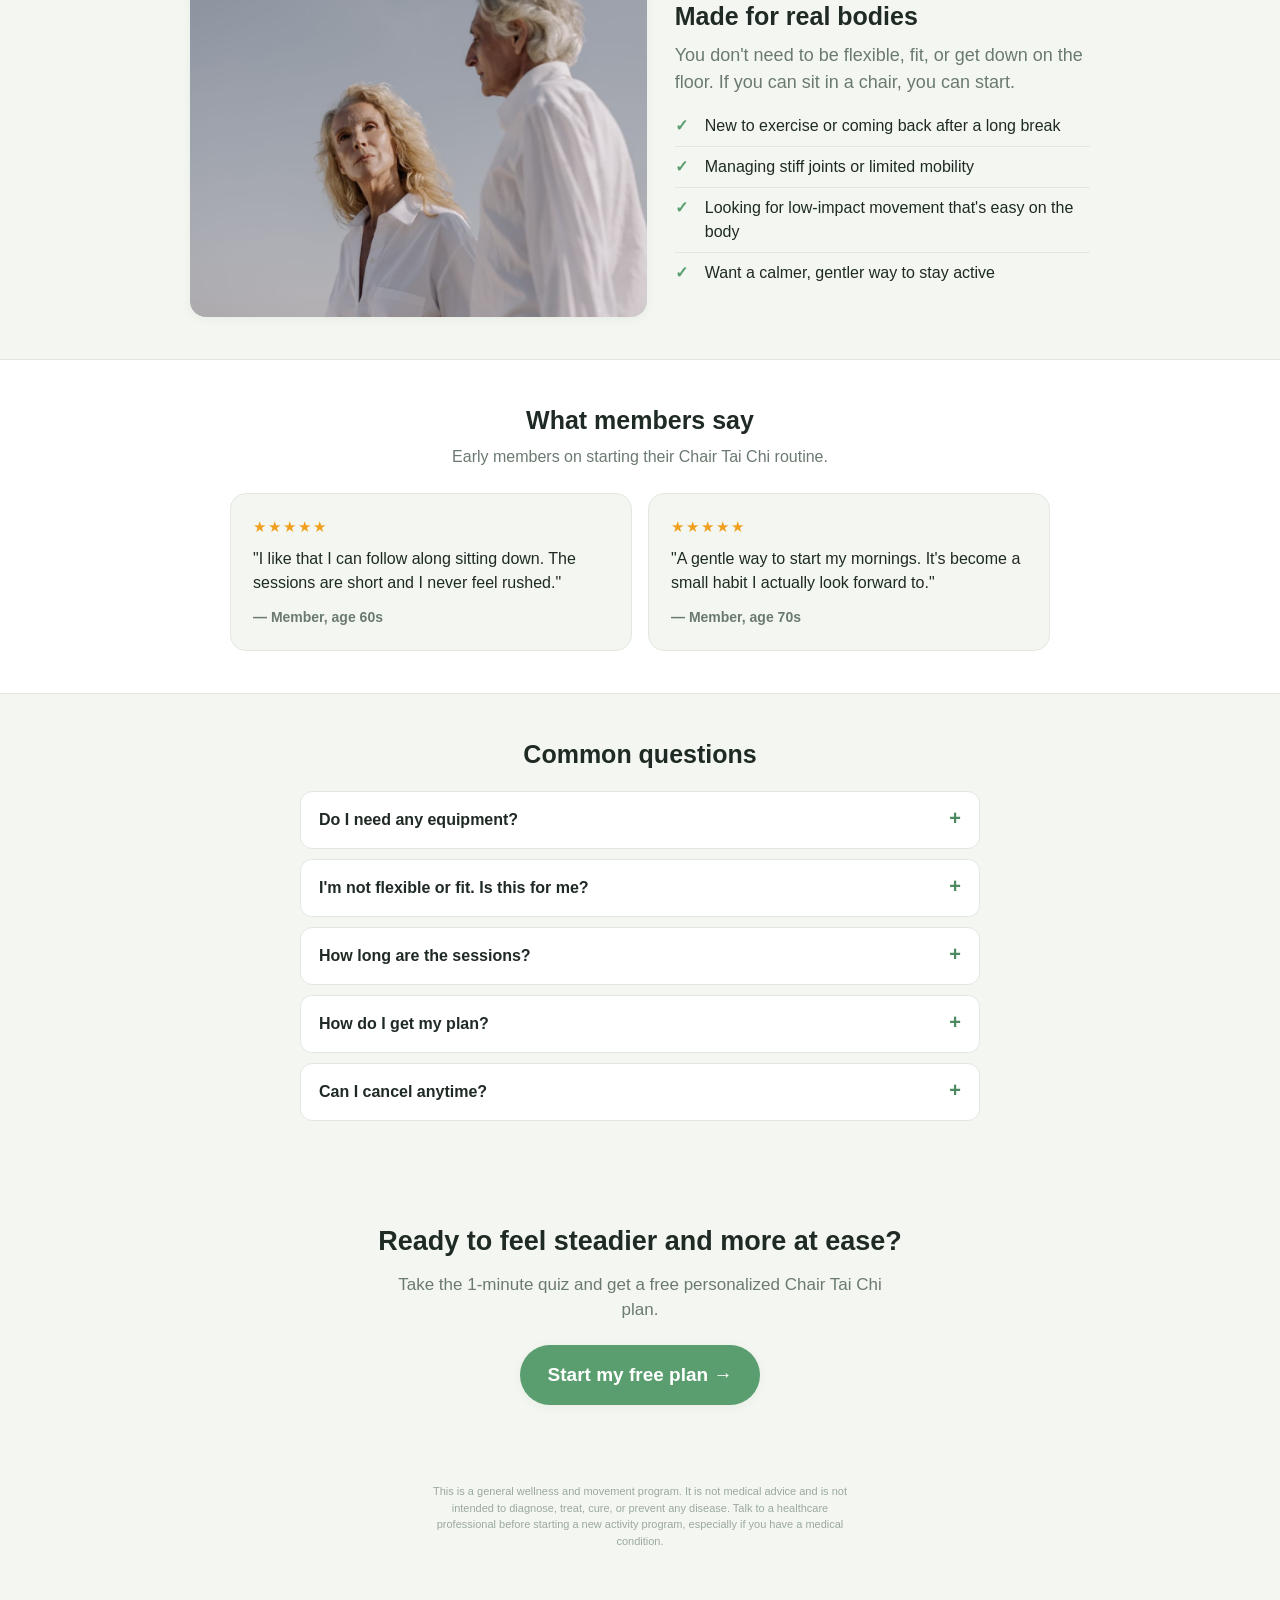
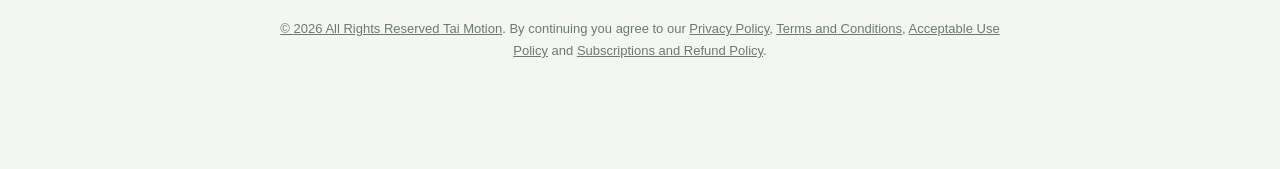
==== commit 2d46c47f: "Logo in nav (logo.webp); fix broken checkout before/after imgs; mobility single-select (drop dup saf" ====
--- a/index.html
+++ b/index.html
@@ -20,8 +20,8 @@
   .nav a.lnk{color:var(--ink);text-decoration:none;font-size:13px;letter-spacing:.08em;text-transform:uppercase;font-weight:600}
   .nav a.lnk:hover{color:var(--primary-dark)}
   .nav .burger{display:none;border:none;background:none;font-size:20px;cursor:pointer;line-height:1;color:var(--ink)}
-  .brand{justify-self:center;font-family:var(--serif);font-size:28px;letter-spacing:.18em;font-weight:600;color:var(--ink);text-decoration:none;white-space:nowrap}
-  .brand .mk{color:var(--primary)}
+  .brand{justify-self:center;display:inline-flex;align-items:center;gap:10px;font-family:var(--serif);font-size:28px;letter-spacing:.18em;font-weight:600;color:var(--ink);text-decoration:none;white-space:nowrap}
+  .brand .logo{height:30px;width:auto;display:block}
   .sec{max-width:var(--maxw-page);margin:0 auto;padding:0 20px}
   .btn-lg{display:inline-flex;align-items:center;justify-content:center;gap:8px;background:var(--primary);color:#fff;font-weight:800;
     font-size:19px;padding:16px 28px;border-radius:30px;text-decoration:none;box-shadow:var(--shadow);border:none;cursor:pointer;
@@ -146,7 +146,7 @@
         <a class="lnk" href="#how">How It Works</a>
         <a class="lnk" href="#stories">Reviews</a>
       </div>
-      <a class="brand" href="index.html"><span class="mk">✦</span> TAI&nbsp;MOTION</a>
+      <a class="brand" href="index.html"><img class="logo" src="assets/logo.webp" alt=""> TAI&nbsp;MOTION</a>
       <div class="nav-right">
         <a class="lnk" href="quiz.html?start=1">Take the Quiz</a>
         <a class="lnk" href="https://app.taimotion.com/">Sign in</a>
--- a/assets/style.css
+++ b/assets/style.css
@@ -24,6 +24,7 @@
 .progress > i{display:block;height:100%;background:var(--primary);width:0;transition:width .35s ease}
 
 /* page / step */
+#step{max-width:var(--maxw);margin:0 auto;padding:24px 20px 140px}
 .step{max-width:var(--maxw);margin:0 auto;padding:24px 20px 140px;animation:fade .25s ease}
 @keyframes fade{from{opacity:0;transform:translateY(6px)}to{opacity:1;transform:none}}
 h1.q{font-size:24px;line-height:1.3;margin:8px 0 6px;font-weight:700;text-align:center}
@@ -41,6 +42,17 @@
 .opt .lab{flex:1}
 .opt .check{width:24px;height:24px;border-radius:7px;border:2px solid var(--line);flex:none;display:grid;place-items:center;color:#fff;font-size:14px}
 .opt.sel .check{background:var(--primary);border-color:var(--primary)}
+.opt .chev{flex:none;color:var(--primary);font-size:24px;font-weight:700;line-height:1}
+
+/* gate screens (gender / age) — chevron rows + decorative figure */
+.gate-pill{display:block;width:max-content;max-width:100%;margin:0 auto 14px;background:#f7e3ef;color:#9a4d7a;
+  font-weight:700;font-size:14px;padding:9px 16px;border-radius:30px;text-align:center}
+.gate-title{text-transform:uppercase;letter-spacing:.5px}
+.gate-opt{justify-content:space-between}
+
+/* shared decorative cut-out figure (placeholder — swap for transparent PNG) */
+.quiz-figure{margin:26px auto 0;max-width:280px}
+.quiz-figure img{width:100%;display:block;border-radius:var(--radius)}
 
 /* card grid (e.g. goal, body type) — photo cards */
 .grid{display:grid;grid-template-columns:1fr 1fr;gap:12px;max-width:420px;margin:0 auto}
@@ -50,6 +62,13 @@
 .grid .opt .cimg img{width:100%;height:100%;object-fit:cover;display:block}
 .grid .opt .lab{flex:none;padding:12px 14px;font-weight:700}
 .grid .opt .check{display:none}
+
+/* multi-select cards (e.g. pain points): show a checkbox in the corner */
+.grid.cards-multi .opt{position:relative}
+.grid.cards-multi .opt .lab{display:flex;justify-content:space-between;align-items:center;gap:8px}
+.grid.cards-multi .opt .check{display:grid;position:absolute;top:10px;right:10px;background:#fff;border:2px solid var(--line)}
+.grid.cards-multi .opt.sel{border-color:var(--primary);background:var(--primary-soft)}
+.grid.cards-multi .opt.sel .check{background:var(--primary);border-color:var(--primary)}
 
 /* multi-select photo thumbnail */
 .opt .thumb{width:48px;height:48px;border-radius:10px;overflow:hidden;flex:none;background:var(--line)}
@@ -239,3 +258,20 @@
 .app-shell{max-width:var(--maxw);margin:0 auto;padding:24px 20px}
 .app-empty{background:var(--card);border-radius:var(--radius);box-shadow:var(--shadow);padding:40px 22px;text-align:center;color:var(--muted)}
 .app-empty .big{font-size:46px;margin-bottom:10px}
+
+/* inline CTA — used on input/email/name steps so the button sits under the field
+   and stays visible when the mobile keyboard opens */
+.inline-cta{max-width:420px;margin:22px auto 0}
+.inline-cta .btn{width:100%}
+
+/* mobile: smaller interstitial/email icon + tighter top so inputs+CTA fit above keyboard */
+@media (max-width:768px){
+  .info-ill{font-size:46px;margin:4px 0 8px}
+  #step{padding-top:14px}
+  .inline-cta{margin-top:16px}
+}
+
+/* test-mode reset pill */
+.testbar{position:fixed;left:12px;bottom:12px;z-index:140;background:rgba(31,42,36,.88);color:#fff;border:none;
+  border-radius:20px;padding:8px 14px;font-size:13px;font-weight:700;cursor:pointer;box-shadow:0 4px 12px rgba(0,0,0,.25)}
+.testbar:hover{background:#1f2a24}
